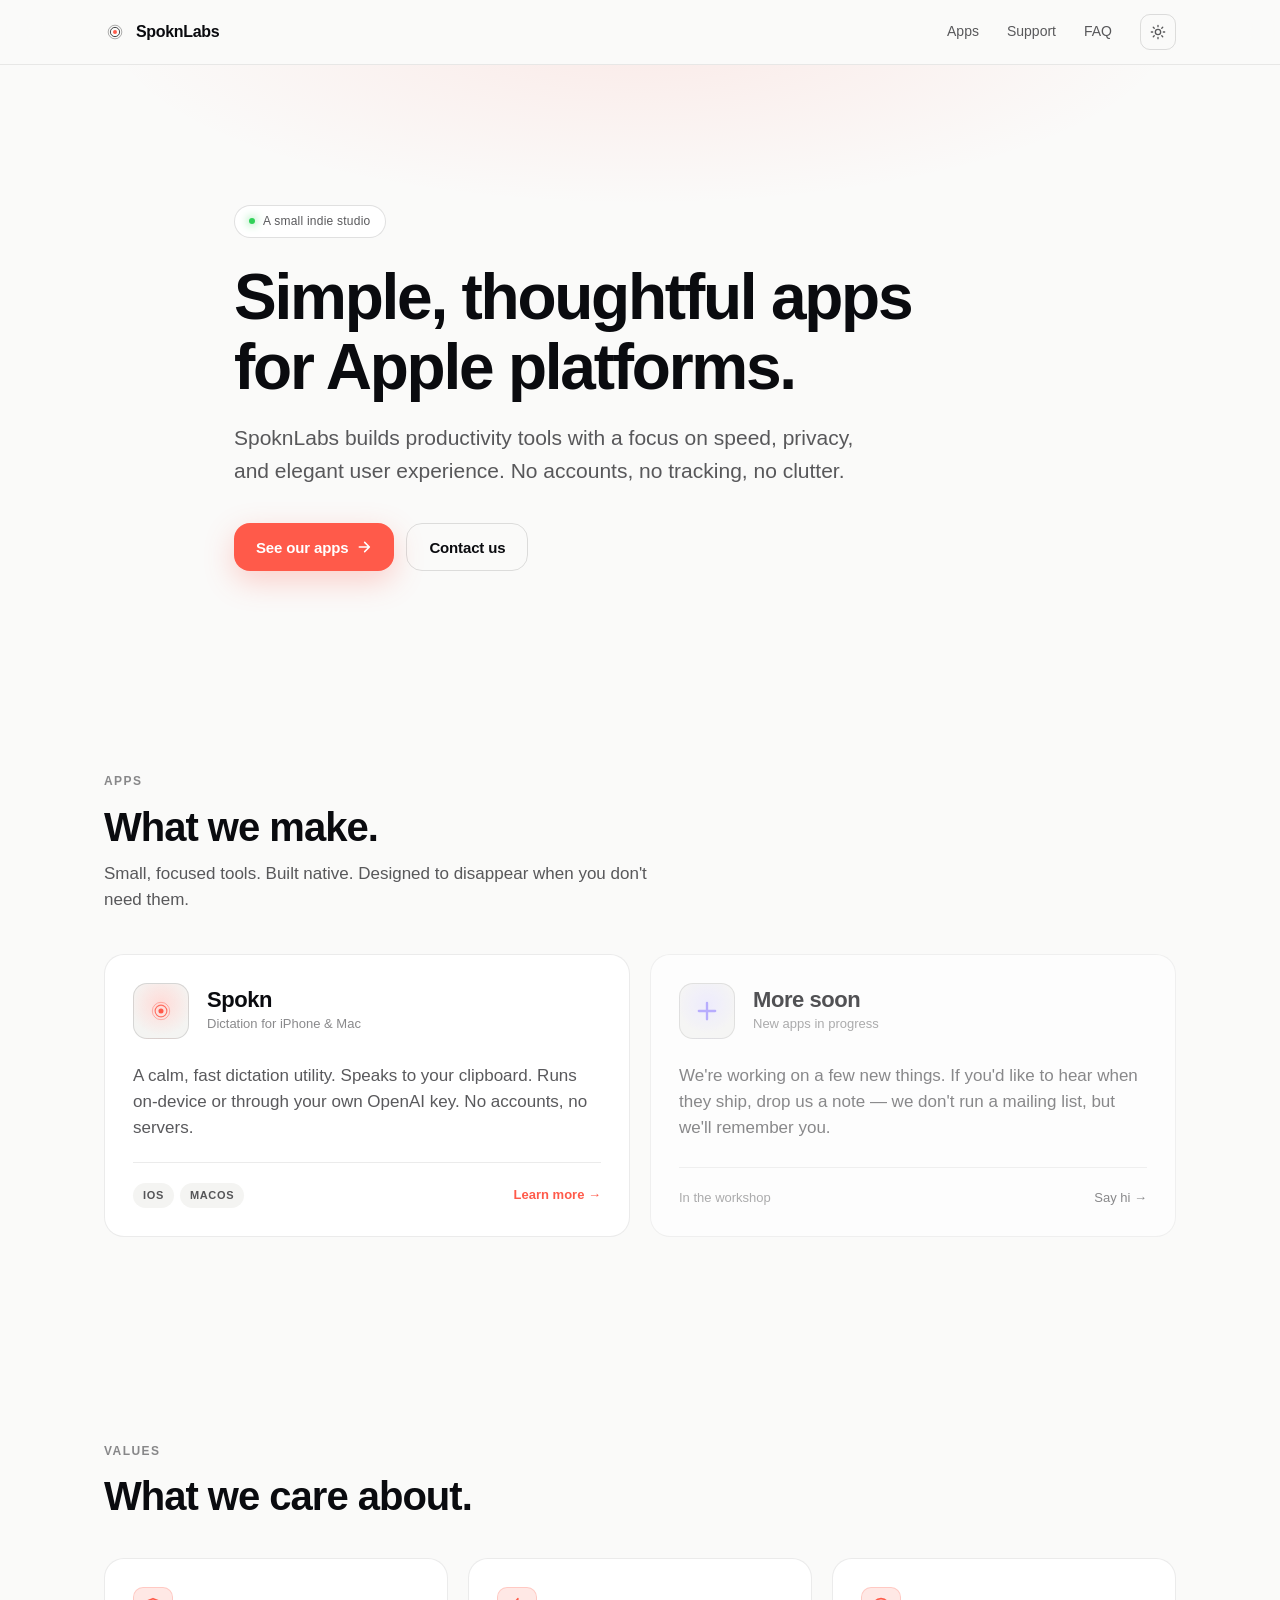
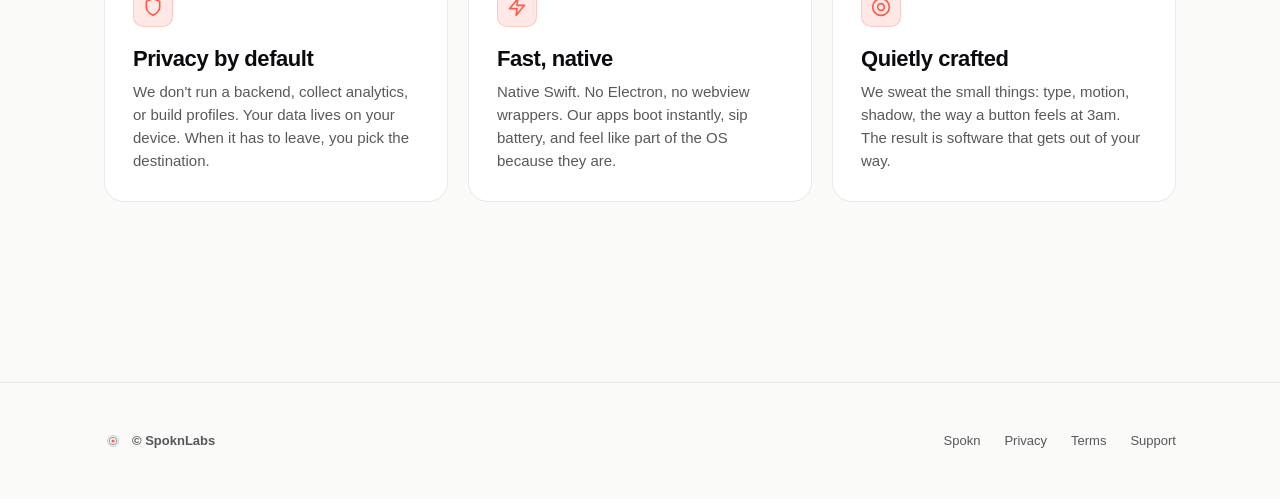
==== index.html @ 41ac464e "Initial SpoknLabs site Static marketing site with Home, Spokn app page, Privacy, Terms, Support, FAQ" ====
<!doctype html>
<html lang="en">
<head>
  <meta charset="utf-8">
  <meta name="viewport" content="width=device-width, initial-scale=1, viewport-fit=cover">
  <title>SpoknLabs — simple, thoughtful apps for Apple platforms</title>
  <meta name="description" content="SpoknLabs builds simple, thoughtful productivity apps for Apple platforms with a focus on speed, privacy, and elegant user experience.">
  <link rel="canonical" href="https://spoknlabs.github.io/">
  <meta name="theme-color" content="#0A0B0F" media="(prefers-color-scheme: dark)">
  <meta name="theme-color" content="#FAFAF9" media="(prefers-color-scheme: light)">

  <meta property="og:type" content="website">
  <meta property="og:site_name" content="SpoknLabs">
  <meta property="og:title" content="SpoknLabs">
  <meta property="og:description" content="Simple, thoughtful apps for Apple platforms.">
  <meta property="og:url" content="https://spoknlabs.github.io/">
  <meta property="og:image" content="https://spoknlabs.github.io/assets/images/og-default.svg">
  <meta name="twitter:card" content="summary_large_image">
  <meta name="twitter:title" content="SpoknLabs">
  <meta name="twitter:description" content="Simple, thoughtful apps for Apple platforms.">
  <meta name="twitter:image" content="https://spoknlabs.github.io/assets/images/og-default.svg">

  <link rel="icon" type="image/svg+xml" href="/assets/images/favicon.svg">
  <link rel="apple-touch-icon" href="/assets/images/favicon.svg">
  <link rel="stylesheet" href="/assets/css/styles.css">
  <script src="/assets/js/main.js" defer></script>
</head>
<body>
  <header class="nav">
    <div class="container nav-inner">
      <a href="/" class="nav-brand" aria-label="SpoknLabs home">
        <svg class="glyph" viewBox="0 0 100 100" fill="none" aria-hidden="true">
          <circle cx="50" cy="50" r="31" stroke="currentColor" stroke-width="3" opacity="0.5"/>
          <circle cx="50" cy="50" r="21" stroke="currentColor" stroke-width="4" opacity="0.85"/>
          <circle cx="50" cy="50" r="9" fill="#FF5A4A"/>
        </svg>
        <span>SpoknLabs</span>
      </a>
      <nav class="nav-links" aria-label="Primary">
        <a href="/#apps">Apps</a>
        <a href="/support/">Support</a>
        <a href="/faq/">FAQ</a>
        <button class="theme-toggle" type="button" aria-label="Toggle theme">
          <svg class="icon-dark" viewBox="0 0 24 24" fill="none" stroke="currentColor" stroke-width="2" stroke-linecap="round" stroke-linejoin="round" aria-hidden="true"><path d="M21 12.79A9 9 0 1 1 11.21 3 7 7 0 0 0 21 12.79z"/></svg>
          <svg class="icon-light" viewBox="0 0 24 24" fill="none" stroke="currentColor" stroke-width="2" stroke-linecap="round" stroke-linejoin="round" aria-hidden="true"><circle cx="12" cy="12" r="4"/><path d="M12 2v2M12 20v2M4.93 4.93l1.41 1.41M17.66 17.66l1.41 1.41M2 12h2M20 12h2M4.93 19.07l1.41-1.41M17.66 6.34l1.41-1.41"/></svg>
        </button>
      </nav>
    </div>
  </header>

  <main>
    <section class="hero">
      <div class="hero-glow" aria-hidden="true"></div>
      <div class="container hero-inner">
        <span class="pill"><span class="pill-dot"></span> A small indie studio</span>
        <h1 style="margin-top: 24px;">Simple, thoughtful apps for&nbsp;Apple&nbsp;platforms.</h1>
        <p class="lede">SpoknLabs builds productivity tools with a focus on speed, privacy, and elegant user experience. No accounts, no tracking, no clutter.</p>
        <div class="hero-actions">
          <a href="#apps" class="btn btn-primary">See our apps
            <svg width="16" height="16" viewBox="0 0 24 24" fill="none" stroke="currentColor" stroke-width="2.4" stroke-linecap="round" stroke-linejoin="round" aria-hidden="true"><path d="M5 12h14M13 5l7 7-7 7"/></svg>
          </a>
          <a href="/support/" class="btn btn-secondary">Contact us</a>
        </div>
      </div>
    </section>

    <section id="apps">
      <div class="container">
        <div class="section-head">
          <span class="eyebrow">Apps</span>
          <h2>What we make.</h2>
          <p>Small, focused tools. Built native. Designed to disappear when you don't need them.</p>
        </div>
        <div class="grid grid-2">
          <a href="/apps/spokn/" class="card app-card">
            <div class="app-head">
              <div class="app-icon">
                <svg viewBox="0 0 100 100" fill="none" aria-hidden="true">
                  <circle cx="50" cy="50" r="31" stroke="currentColor" stroke-width="3" opacity="0.5"/>
                  <circle cx="50" cy="50" r="21" stroke="currentColor" stroke-width="4" opacity="0.85"/>
                  <circle cx="50" cy="50" r="9" fill="currentColor"/>
                </svg>
              </div>
              <div>
                <h3>Spokn</h3>
                <div class="app-sub">Dictation for iPhone &amp; Mac</div>
              </div>
            </div>
            <p>A calm, fast dictation utility. Speaks to your clipboard. Runs on-device or through your own OpenAI key. No accounts, no servers.</p>
            <div class="app-meta">
              <div class="platforms"><span>iOS</span><span>macOS</span></div>
              <span class="arrow">Learn more →</span>
            </div>
          </a>

          <div class="card app-card" aria-disabled="true" style="opacity: 0.7;">
            <div class="app-head">
              <div class="app-icon" style="background: radial-gradient(circle at 50% 38%, rgba(155, 140, 255, 0.22), var(--bg-card-2) 72%); color: var(--violet);">
                <svg viewBox="0 0 24 24" fill="none" stroke="currentColor" stroke-width="2" stroke-linecap="round" stroke-linejoin="round" aria-hidden="true"><path d="M12 5v14M5 12h14"/></svg>
              </div>
              <div>
                <h3>More soon</h3>
                <div class="app-sub">New apps in progress</div>
              </div>
            </div>
            <p>We're working on a few new things. If you'd like to hear when they ship, drop us a note — we don't run a mailing list, but we'll remember you.</p>
            <div class="app-meta">
              <span>In the workshop</span>
              <a href="/support/" style="color: var(--text-dim);">Say hi →</a>
            </div>
          </div>
        </div>
      </div>
    </section>

    <section>
      <div class="container">
        <div class="section-head">
          <span class="eyebrow">Values</span>
          <h2>What we care about.</h2>
        </div>
        <div class="grid grid-3">
          <div class="card value-card">
            <div class="value-icon">
              <svg viewBox="0 0 24 24" fill="none" stroke="currentColor" stroke-width="2" stroke-linecap="round" stroke-linejoin="round" aria-hidden="true"><path d="M12 22s8-4 8-10V5l-8-3-8 3v7c0 6 8 10 8 10z"/></svg>
            </div>
            <h3>Privacy by default</h3>
            <p>We don't run a backend, collect analytics, or build profiles. Your data lives on your device. When it has to leave, you pick the destination.</p>
          </div>
          <div class="card value-card">
            <div class="value-icon">
              <svg viewBox="0 0 24 24" fill="none" stroke="currentColor" stroke-width="2" stroke-linecap="round" stroke-linejoin="round" aria-hidden="true"><path d="M13 2L3 14h9l-1 8 10-12h-9l1-8z"/></svg>
            </div>
            <h3>Fast, native</h3>
            <p>Native Swift. No Electron, no webview wrappers. Our apps boot instantly, sip battery, and feel like part of the OS because they are.</p>
          </div>
          <div class="card value-card">
            <div class="value-icon">
              <svg viewBox="0 0 24 24" fill="none" stroke="currentColor" stroke-width="2" stroke-linecap="round" stroke-linejoin="round" aria-hidden="true"><circle cx="12" cy="12" r="10"/><circle cx="12" cy="12" r="4"/></svg>
            </div>
            <h3>Quietly crafted</h3>
            <p>We sweat the small things: type, motion, shadow, the way a button feels at 3am. The result is software that gets out of your way.</p>
          </div>
        </div>
      </div>
    </section>
  </main>

  <footer>
    <div class="container footer-inner">
      <div class="footer-brand">
        <svg class="glyph" viewBox="0 0 100 100" fill="none" aria-hidden="true">
          <circle cx="50" cy="50" r="31" stroke="currentColor" stroke-width="3" opacity="0.5"/>
          <circle cx="50" cy="50" r="21" stroke="currentColor" stroke-width="4" opacity="0.85"/>
          <circle cx="50" cy="50" r="9" fill="#FF5A4A"/>
        </svg>
        <span>© SpoknLabs</span>
      </div>
      <nav class="footer-links" aria-label="Footer">
        <a href="/apps/spokn/">Spokn</a>
        <a href="/privacy/">Privacy</a>
        <a href="/terms/">Terms</a>
        <a href="/support/">Support</a>
      </nav>
    </div>
  </footer>
</body>
</html>
---- assets/css/styles.css ----
/* SpoknLabs — design language borrowed from the Spokn iOS and macOS apps.
   Dark-first, signal red accent (#FF5A4A), system fonts, continuous rounded corners. */

/* ---------- Tokens ---------- */
:root {
  --bg: #0A0B0F;
  --bg-elev: #14161C;
  --bg-card: #1A1D25;
  --bg-card-2: #212530;
  --text: #F4F4F6;
  --text-dim: rgba(244, 244, 246, 0.64);
  --text-faint: rgba(244, 244, 246, 0.40);
  --text-ghost: rgba(244, 244, 246, 0.22);
  --hair: rgba(255, 255, 255, 0.06);
  --hair-2: rgba(255, 255, 255, 0.10);

  --signal: #FF5A4A;
  --coral: #FF7A59;
  --amber: #FFB340;
  --red: #FF3B30;
  --ok: #30D158;
  --violet: #9B8CFF;
  --cyan: #5AC8FA;

  --radius-xs: 8px;
  --radius-sm: 10px;
  --radius-md: 12px;
  --radius-lg: 16px;
  --radius-xl: 20px;

  --ease-out: cubic-bezier(0.16, 1, 0.3, 1);
  --ease-in-out: cubic-bezier(0.4, 0, 0.2, 1);
  --ease-spring: cubic-bezier(0.4, 1.4, 0.3, 1);

  --shadow-card: 0 8px 28px rgba(0, 0, 0, 0.35);
  --shadow-signal: 0 10px 30px rgba(255, 90, 74, 0.27);
  --shadow-signal-lg: 0 10px 40px rgba(255, 90, 74, 0.33);

  --container: 1120px;
}

@media (prefers-color-scheme: light) {
  :root {
    --bg: #FAFAF9;
    --bg-elev: #FFFFFF;
    --bg-card: #FFFFFF;
    --bg-card-2: #F4F4F2;
    --text: #0A0B0F;
    --text-dim: rgba(10, 11, 15, 0.68);
    --text-faint: rgba(10, 11, 15, 0.48);
    --text-ghost: rgba(10, 11, 15, 0.22);
    --hair: rgba(0, 0, 0, 0.08);
    --hair-2: rgba(0, 0, 0, 0.12);
    --shadow-card: 0 8px 28px rgba(0, 0, 0, 0.06);
  }
}

[data-theme="dark"] {
  color-scheme: dark;
  --bg: #0A0B0F;
  --bg-elev: #14161C;
  --bg-card: #1A1D25;
  --bg-card-2: #212530;
  --text: #F4F4F6;
  --text-dim: rgba(244, 244, 246, 0.64);
  --text-faint: rgba(244, 244, 246, 0.40);
  --text-ghost: rgba(244, 244, 246, 0.22);
  --hair: rgba(255, 255, 255, 0.06);
  --hair-2: rgba(255, 255, 255, 0.10);
  --shadow-card: 0 8px 28px rgba(0, 0, 0, 0.35);
}

[data-theme="light"] {
  color-scheme: light;
  --bg: #FAFAF9;
  --bg-elev: #FFFFFF;
  --bg-card: #FFFFFF;
  --bg-card-2: #F4F4F2;
  --text: #0A0B0F;
  --text-dim: rgba(10, 11, 15, 0.68);
  --text-faint: rgba(10, 11, 15, 0.48);
  --text-ghost: rgba(10, 11, 15, 0.22);
  --hair: rgba(0, 0, 0, 0.08);
  --hair-2: rgba(0, 0, 0, 0.12);
  --shadow-card: 0 8px 28px rgba(0, 0, 0, 0.06);
}

/* ---------- Reset ---------- */
*, *::before, *::after { box-sizing: border-box; }
* { margin: 0; }

html {
  scroll-behavior: smooth;
  -webkit-text-size-adjust: 100%;
}

@media (prefers-reduced-motion: reduce) {
  html { scroll-behavior: auto; }
  *, *::before, *::after {
    animation-duration: 0.01ms !important;
    animation-iteration-count: 1 !important;
    transition-duration: 0.01ms !important;
  }
}

body {
  background: var(--bg);
  color: var(--text);
  font-family: -apple-system, BlinkMacSystemFont, "SF Pro Text", "SF Pro Display",
               "Helvetica Neue", Helvetica, Arial, system-ui, sans-serif;
  font-size: 17px;
  line-height: 1.55;
  -webkit-font-smoothing: antialiased;
  -moz-osx-font-smoothing: grayscale;
  text-rendering: optimizeLegibility;
  min-height: 100vh;
  overflow-x: hidden;
}

img, svg { display: block; max-width: 100%; }
a { color: inherit; text-decoration: none; }

a:focus-visible, button:focus-visible {
  outline: 2px solid var(--signal);
  outline-offset: 2px;
  border-radius: 4px;
}

button { font: inherit; background: none; border: 0; color: inherit; cursor: pointer; }

::selection { background: rgba(255, 90, 74, 0.28); color: var(--text); }

/* ---------- Typography ---------- */
h1, h2, h3, h4 {
  font-weight: 700;
  letter-spacing: -0.025em;
  line-height: 1.1;
  color: var(--text);
}

h1 { font-size: clamp(40px, 7vw, 64px); letter-spacing: -0.035em; }
h2 { font-size: clamp(28px, 4vw, 40px); }
h3 { font-size: 22px; letter-spacing: -0.02em; }
h4 { font-size: 17px; letter-spacing: -0.015em; }

.eyebrow {
  font-size: 12px;
  font-weight: 600;
  letter-spacing: 0.12em;
  text-transform: uppercase;
  color: var(--text-faint);
}

p { color: var(--text-dim); }

.wordmark {
  font-weight: 700;
  letter-spacing: -0.03em;
}
.wordmark .wordmark-dot {
  color: var(--signal);
}

/* ---------- Layout ---------- */
.container {
  width: 100%;
  max-width: var(--container);
  margin-inline: auto;
  padding-inline: 24px;
}

section { padding-block: clamp(56px, 9vw, 100px); }

/* ---------- Nav ---------- */
.nav {
  position: sticky;
  top: 0;
  z-index: 10;
  background: color-mix(in srgb, var(--bg) 78%, transparent);
  backdrop-filter: saturate(180%) blur(20px);
  -webkit-backdrop-filter: saturate(180%) blur(20px);
  border-bottom: 1px solid var(--hair);
}

.nav-inner {
  display: flex;
  align-items: center;
  justify-content: space-between;
  height: 64px;
}

.nav-brand {
  display: inline-flex;
  align-items: center;
  gap: 10px;
  font-weight: 700;
  letter-spacing: -0.02em;
  font-size: 16px;
  color: var(--text);
}

.nav-brand .glyph {
  width: 22px;
  height: 22px;
}

.nav-links {
  display: flex;
  align-items: center;
  gap: 28px;
}

.nav-links a {
  color: var(--text-dim);
  font-size: 14px;
  font-weight: 500;
  transition: color 180ms var(--ease-in-out);
}

.nav-links a:hover, .nav-links a[aria-current="page"] {
  color: var(--text);
}

.theme-toggle {
  width: 36px;
  height: 36px;
  display: inline-grid;
  place-items: center;
  border-radius: 10px;
  border: 1px solid var(--hair-2);
  color: var(--text-dim);
  transition: color 180ms var(--ease-in-out), background 180ms var(--ease-in-out);
}

.theme-toggle:hover { color: var(--text); background: var(--bg-card); }

.theme-toggle svg { width: 16px; height: 16px; }
[data-theme="dark"] .icon-light, :root:not([data-theme="light"]) .icon-light { display: none; }
[data-theme="light"] .icon-dark { display: none; }
@media (prefers-color-scheme: light) {
  :root:not([data-theme]) .icon-dark { display: none; }
  :root:not([data-theme]) .icon-light { display: inline-block; }
}

@media (max-width: 640px) {
  .nav-links { gap: 14px; }
  .nav-links a:not(.nav-cta) { display: none; }
}

/* ---------- Hero ---------- */
.hero {
  position: relative;
  padding-block: clamp(72px, 14vw, 140px) clamp(48px, 8vw, 96px);
  overflow: hidden;
}

.hero-glow {
  position: absolute;
  inset: -20% -20% auto -20%;
  height: 90%;
  background: radial-gradient(
    ellipse 50% 55% at 50% 15%,
    rgba(255, 90, 74, 0.20),
    rgba(255, 90, 74, 0) 60%
  );
  pointer-events: none;
  z-index: 0;
}

@media (prefers-color-scheme: light) {
  .hero-glow {
    background: radial-gradient(
      ellipse 50% 55% at 50% 15%,
      rgba(255, 90, 74, 0.10),
      rgba(255, 90, 74, 0) 60%
    );
  }
}

[data-theme="light"] .hero-glow {
  background: radial-gradient(
    ellipse 50% 55% at 50% 15%,
    rgba(255, 90, 74, 0.10),
    rgba(255, 90, 74, 0) 60%
  );
}

.hero-inner { position: relative; z-index: 1; max-width: 860px; }

.hero .lede {
  font-size: clamp(18px, 2vw, 21px);
  color: var(--text-dim);
  margin-top: 20px;
  max-width: 640px;
  line-height: 1.55;
}

.hero-actions {
  display: flex;
  flex-wrap: wrap;
  gap: 12px;
  margin-top: 36px;
}

/* ---------- Buttons ---------- */
.btn {
  display: inline-flex;
  align-items: center;
  gap: 8px;
  height: 48px;
  padding: 0 22px;
  border-radius: var(--radius-lg);
  font-size: 15px;
  font-weight: 600;
  letter-spacing: -0.01em;
  transition: transform 180ms var(--ease-out),
              box-shadow 220ms var(--ease-out),
              background 180ms var(--ease-in-out),
              border-color 180ms var(--ease-in-out);
  white-space: nowrap;
  cursor: pointer;
}

.btn-primary {
  background: var(--signal);
  color: #fff;
  box-shadow: var(--shadow-signal);
}
.btn-primary:hover { transform: translateY(-1px); box-shadow: var(--shadow-signal-lg); }
.btn-primary:active { transform: translateY(0); }

.btn-secondary {
  background: transparent;
  color: var(--text);
  border: 1px solid var(--hair-2);
}
.btn-secondary:hover { background: var(--bg-card); border-color: var(--hair-2); }

.btn-ghost { color: var(--text-dim); padding: 0 12px; }
.btn-ghost:hover { color: var(--text); }

/* ---------- Cards ---------- */
.card {
  background: var(--bg-card);
  border: 1px solid var(--hair);
  border-radius: var(--radius-xl);
  padding: 28px;
  transition: border-color 180ms var(--ease-in-out), transform 220ms var(--ease-out);
}

.card:hover { border-color: var(--hair-2); }

.grid { display: grid; gap: 20px; }
.grid-2 { grid-template-columns: repeat(auto-fit, minmax(300px, 1fr)); }
.grid-3 { grid-template-columns: repeat(auto-fit, minmax(240px, 1fr)); }

/* ---------- App card ---------- */
.app-card {
  display: flex;
  flex-direction: column;
  gap: 20px;
  text-decoration: none;
  color: inherit;
}

.app-card:hover { transform: translateY(-2px); border-color: var(--hair-2); }

.app-head {
  display: flex;
  gap: 18px;
  align-items: center;
}

.app-icon {
  width: 56px;
  height: 56px;
  border-radius: 14px;
  display: grid;
  place-items: center;
  background: radial-gradient(
    circle at 50% 38%,
    rgba(255, 90, 74, 0.22),
    var(--bg-card-2) 72%
  );
  color: var(--signal);
  border: 1px solid var(--hair-2);
  flex-shrink: 0;
}

.app-icon svg { width: 28px; height: 28px; }

.app-card h3 { margin-bottom: 2px; }
.app-card .app-sub { font-size: 13px; color: var(--text-faint); }
.app-card p { margin-top: 4px; }

.app-meta {
  margin-top: auto;
  padding-top: 20px;
  border-top: 1px solid var(--hair);
  display: flex;
  align-items: center;
  justify-content: space-between;
  color: var(--text-faint);
  font-size: 13px;
}

.app-meta .arrow {
  color: var(--signal);
  font-weight: 600;
  transition: transform 180ms var(--ease-out);
}
.app-card:hover .arrow { transform: translateX(4px); }

.platforms { display: inline-flex; gap: 6px; }
.platforms span {
  padding: 4px 10px;
  background: var(--bg-card-2);
  border-radius: 999px;
  color: var(--text-dim);
  font-size: 11px;
  font-weight: 600;
  letter-spacing: 0.06em;
  text-transform: uppercase;
}

/* ---------- Value cards ---------- */
.value-icon {
  width: 40px;
  height: 40px;
  margin-bottom: 20px;
  color: var(--signal);
  display: grid;
  place-items: center;
  border-radius: 10px;
  background: color-mix(in srgb, var(--signal) 14%, transparent);
  border: 1px solid color-mix(in srgb, var(--signal) 22%, transparent);
}
.value-icon svg { width: 20px; height: 20px; }
.value-card h3 { margin-bottom: 8px; }
.value-card p { font-size: 15px; }

/* ---------- Section head ---------- */
.section-head { margin-bottom: 40px; max-width: 640px; }
.section-head .eyebrow { margin-bottom: 14px; display: inline-block; }
.section-head h2 { margin-bottom: 12px; }
.section-head p { font-size: 17px; max-width: 560px; }

/* ---------- Docs (long-form) ---------- */
.doc {
  max-width: 720px;
  margin: 0 auto;
  padding-block: clamp(40px, 6vw, 72px);
}

.doc > .eyebrow { margin-bottom: 16px; display: inline-block; }
.doc h1 { font-size: clamp(32px, 5vw, 44px); margin-bottom: 10px; }
.doc .updated { color: var(--text-faint); font-size: 14px; margin-bottom: 40px; }

.doc h2 {
  font-size: 24px;
  margin-top: 48px;
  margin-bottom: 12px;
}
.doc h3 { font-size: 18px; margin-top: 32px; margin-bottom: 10px; }

.doc p { margin-bottom: 16px; line-height: 1.65; }

.doc ul {
  color: var(--text-dim);
  padding-left: 22px;
  margin-bottom: 16px;
  line-height: 1.65;
}
.doc ul ul { margin-top: 6px; margin-bottom: 6px; }
.doc li { margin-bottom: 6px; }

.doc a {
  color: var(--signal);
  text-decoration: underline;
  text-underline-offset: 3px;
  text-decoration-thickness: 1px;
  transition: color 180ms var(--ease-in-out);
}
.doc a:hover { color: var(--coral); }

.doc strong { color: var(--text); font-weight: 600; }

.doc-toc {
  background: var(--bg-card);
  border: 1px solid var(--hair);
  border-radius: var(--radius-md);
  padding: 16px 20px;
  margin: 24px 0 32px;
}
.doc-toc .eyebrow { margin-bottom: 8px; display: block; }
.doc-toc ul { padding-left: 18px; margin: 0; }
.doc-toc li { margin-bottom: 4px; }
.doc-toc a { text-decoration: none; color: var(--text-dim); }
.doc-toc a:hover { color: var(--text); }

/* ---------- Contact card ---------- */
.contact-card {
  background: var(--bg-card);
  border: 1px solid var(--hair);
  border-radius: var(--radius-xl);
  padding: 28px;
  display: flex;
  flex-direction: column;
  gap: 8px;
}
.contact-card .email {
  font-size: 20px;
  font-weight: 600;
  letter-spacing: -0.02em;
  color: var(--signal);
}
.contact-card .email:hover { color: var(--coral); }

/* ---------- Feature list ---------- */
.feature-list { list-style: none; padding: 0; margin: 0; display: grid; gap: 14px; }
.feature-list li {
  display: flex;
  gap: 12px;
  align-items: flex-start;
  color: var(--text-dim);
  font-size: 15px;
  line-height: 1.55;
}
.feature-list .check {
  color: var(--signal);
  flex-shrink: 0;
  margin-top: 4px;
  width: 16px;
  height: 16px;
}

/* ---------- Pill ---------- */
.pill {
  display: inline-flex;
  align-items: center;
  gap: 8px;
  padding: 6px 14px;
  background: var(--bg-card);
  border: 1px solid var(--hair-2);
  border-radius: 999px;
  font-size: 12px;
  font-weight: 500;
  color: var(--text-dim);
  letter-spacing: 0.02em;
}
.pill .pill-dot {
  width: 6px;
  height: 6px;
  background: var(--ok);
  border-radius: 50%;
  box-shadow: 0 0 10px var(--ok);
}

/* ---------- FAQ ---------- */
.faq-list { display: grid; gap: 12px; }
.faq-item {
  background: var(--bg-card);
  border: 1px solid var(--hair);
  border-radius: var(--radius-md);
  overflow: hidden;
  transition: border-color 180ms var(--ease-in-out);
}
.faq-item:hover { border-color: var(--hair-2); }
.faq-item[open] { border-color: var(--hair-2); }
.faq-item summary {
  padding: 18px 22px;
  font-weight: 600;
  font-size: 16px;
  cursor: pointer;
  list-style: none;
  display: flex;
  justify-content: space-between;
  align-items: center;
  gap: 16px;
}
.faq-item summary::-webkit-details-marker { display: none; }
.faq-item summary::after {
  content: "+";
  color: var(--signal);
  font-size: 20px;
  font-weight: 400;
  transition: transform 200ms var(--ease-out);
  width: 20px;
  text-align: center;
  line-height: 1;
}
.faq-item[open] summary::after { content: "−"; }
.faq-item .faq-body {
  padding: 0 22px 20px;
  color: var(--text-dim);
  line-height: 1.65;
}

/* ---------- 404 ---------- */
.notfound {
  min-height: 70vh;
  display: grid;
  place-items: center;
  text-align: center;
  padding: 40px 24px;
}
.notfound .code {
  font-family: ui-monospace, SFMono-Regular, "SF Mono", Menlo, monospace;
  color: var(--signal);
  font-size: 14px;
  letter-spacing: 0.12em;
  margin-bottom: 14px;
}
.notfound h1 { margin-bottom: 12px; }
.notfound p { max-width: 440px; margin-inline: auto; }

/* ---------- Footer ---------- */
footer {
  border-top: 1px solid var(--hair);
  padding-block: 48px;
  margin-top: 80px;
}

.footer-inner {
  display: flex;
  flex-wrap: wrap;
  gap: 20px 40px;
  align-items: center;
  justify-content: space-between;
  color: var(--text-faint);
  font-size: 13px;
}

.footer-brand {
  display: inline-flex;
  align-items: center;
  gap: 10px;
  color: var(--text-dim);
  font-weight: 600;
}
.footer-brand .glyph { width: 18px; height: 18px; }

.footer-links {
  display: flex;
  flex-wrap: wrap;
  gap: 24px;
}
.footer-links a { color: var(--text-dim); transition: color 180ms var(--ease-in-out); }
.footer-links a:hover { color: var(--text); }

/* ---------- Liquid dot (signature motion) ---------- */
@keyframes liquid-pulse {
  0%, 100% { transform: scale(1); border-radius: 50%; }
  40% { transform: scale(1.15); border-radius: 36% 64% 58% 42% / 52% 44% 56% 48%; }
  70% { transform: scale(0.95); border-radius: 60% 40% 45% 55% / 48% 58% 42% 52%; }
}

.liquid-dot {
  width: 12px;
  height: 12px;
  background: var(--signal);
  border-radius: 50%;
  animation: liquid-pulse 3.2s var(--ease-in-out) infinite;
  box-shadow: 0 0 20px rgba(255, 90, 74, 0.5);
}

/* ---------- Utility ---------- */
.text-signal { color: var(--signal); }
.mt-24 { margin-top: 24px; }
.mt-40 { margin-top: 40px; }
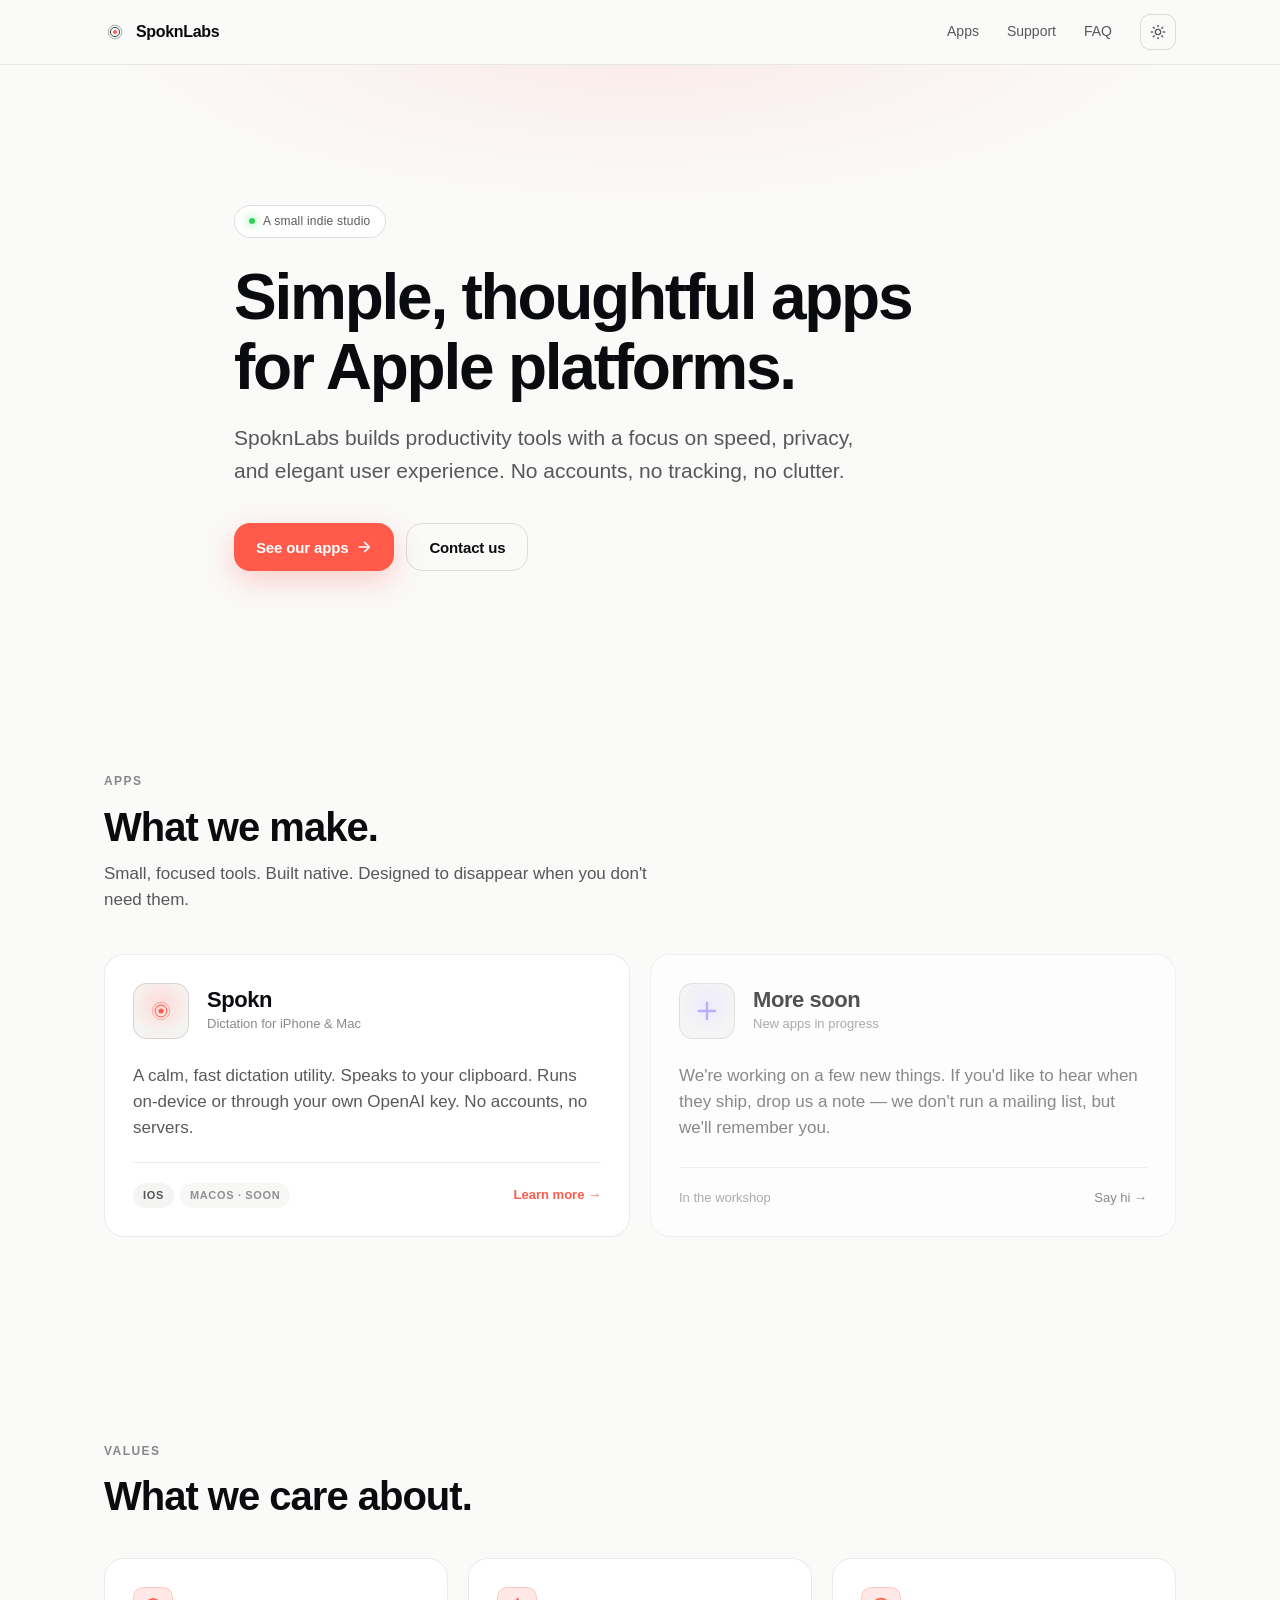
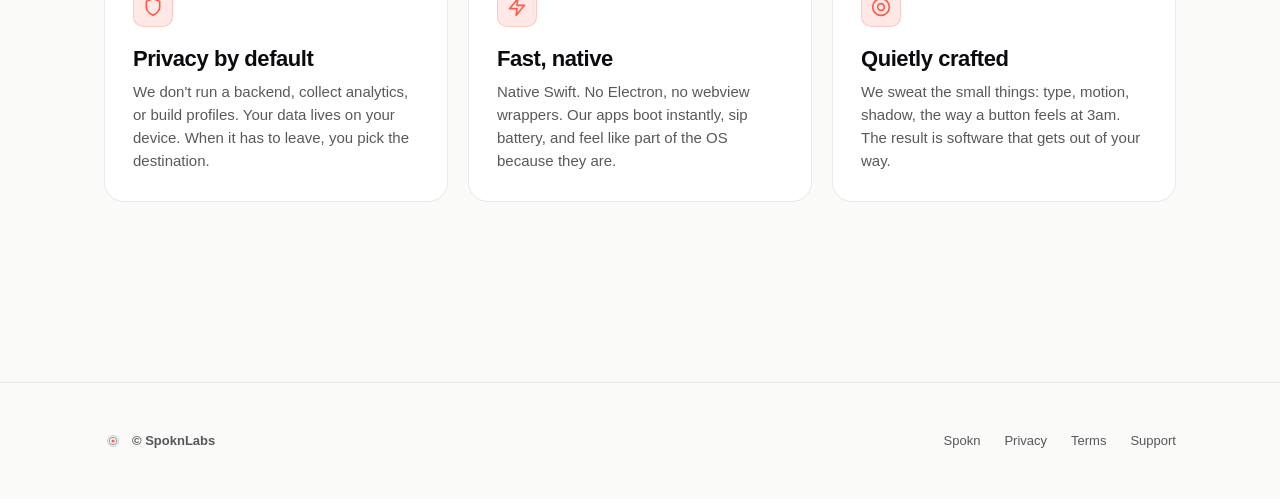
==== commit f3d86687: "Clarify pricing, mark macOS as upcoming, rephrase dictation mechanics - FAQ and Terms now state Spok" ====
--- a/index.html
+++ b/index.html
@@ -88,7 +88,7 @@
             </div>
             <p>A calm, fast dictation utility. Speaks to your clipboard. Runs on-device or through your own OpenAI key. No accounts, no servers.</p>
             <div class="app-meta">
-              <div class="platforms"><span>iOS</span><span>macOS</span></div>
+              <div class="platforms"><span>iOS</span><span style="opacity: 0.65;">macOS · soon</span></div>
               <span class="arrow">Learn more →</span>
             </div>
           </a>
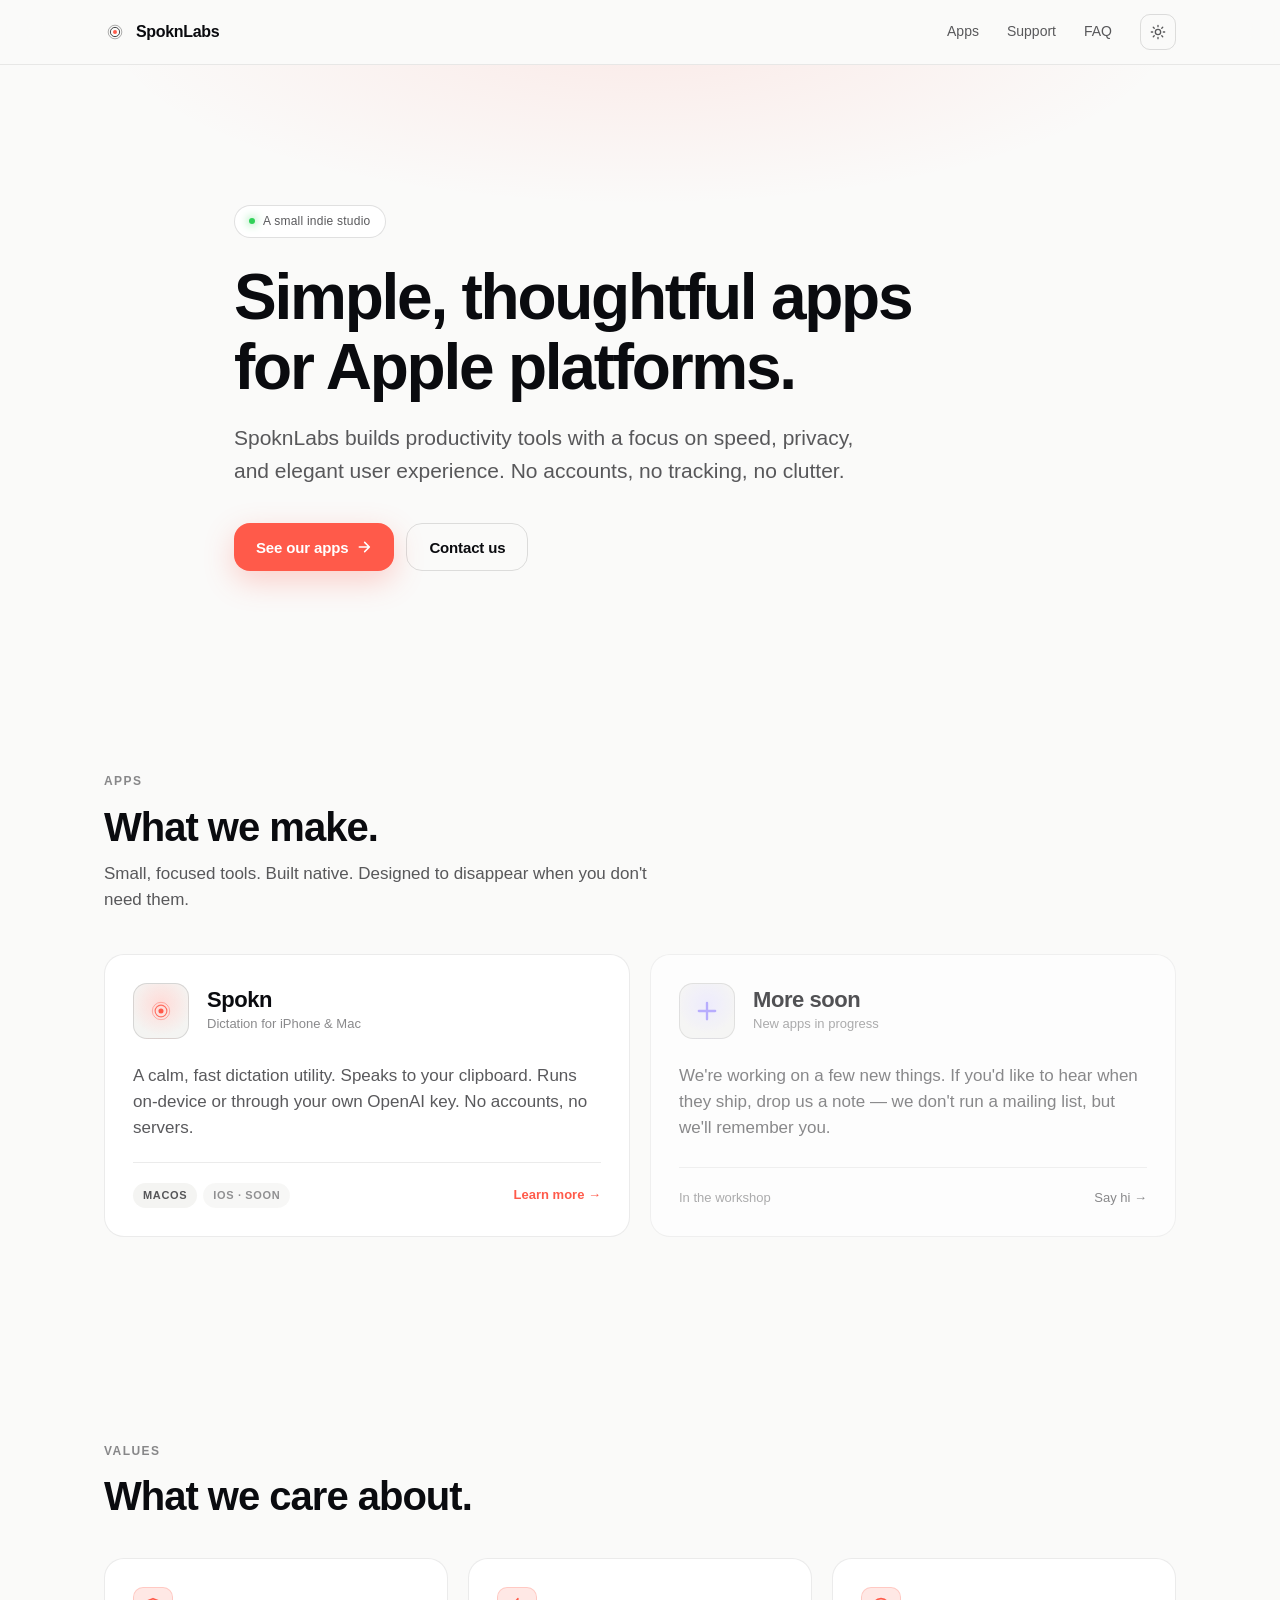
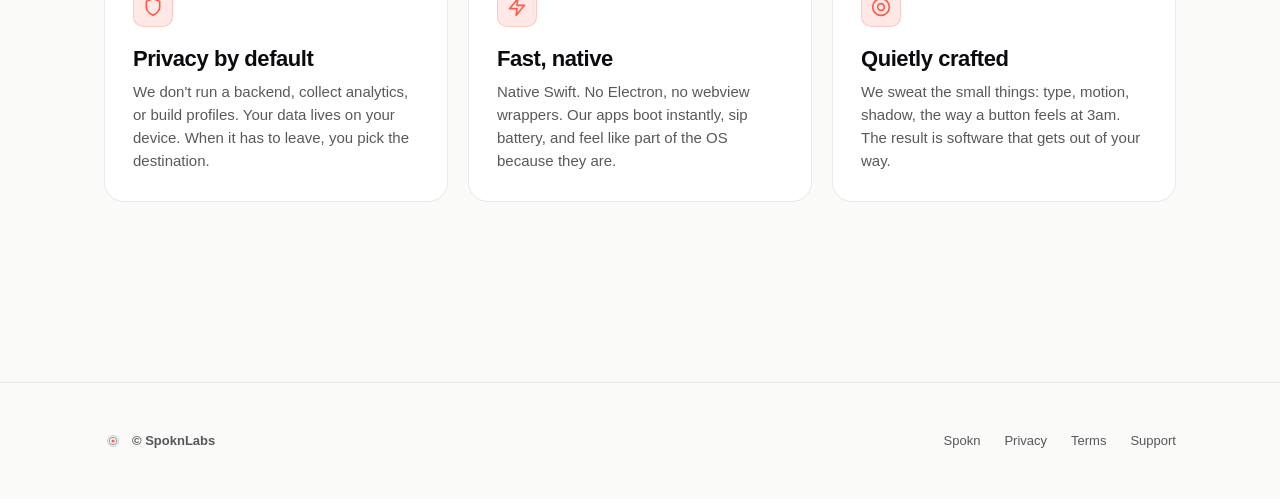
==== commit 8b0c957b: "Add direct macOS download for Spokn" ====
--- a/index.html
+++ b/index.html
@@ -88,7 +88,7 @@
             </div>
             <p>A calm, fast dictation utility. Speaks to your clipboard. Runs on-device or through your own OpenAI key. No accounts, no servers.</p>
             <div class="app-meta">
-              <div class="platforms"><span>iOS</span><span style="opacity: 0.65;">macOS · soon</span></div>
+              <div class="platforms"><span>macOS</span><span style="opacity: 0.65;">iOS · soon</span></div>
               <span class="arrow">Learn more →</span>
             </div>
           </a>
--- a/assets/css/styles.css
+++ b/assets/css/styles.css
@@ -245,6 +245,7 @@
 @media (max-width: 640px) {
   .nav-links { gap: 14px; }
   .nav-links a:not(.nav-cta) { display: none; }
+  .download-card { padding: 24px; }
 }
 
 /* ---------- Hero ---------- */
@@ -423,6 +424,32 @@
   text-transform: uppercase;
 }
 
+/* ---------- Download card ---------- */
+.download-card {
+  padding: 32px;
+  background:
+    radial-gradient(circle at top right, color-mix(in srgb, var(--signal) 16%, transparent), transparent 34%),
+    var(--bg-card);
+}
+
+.download-card-copy {
+  display: grid;
+  gap: 10px;
+}
+
+.download-meta {
+  display: flex;
+  flex-wrap: wrap;
+  gap: 10px;
+  margin-top: 12px;
+}
+
+.download-note {
+  margin-top: 18px;
+  font-size: 14px;
+  color: var(--text-faint);
+}
+
 /* ---------- Value cards ---------- */
 .value-icon {
   width: 40px;
@@ -474,14 +501,14 @@
 .doc ul ul { margin-top: 6px; margin-bottom: 6px; }
 .doc li { margin-bottom: 6px; }
 
-.doc a {
+.doc a:not(.btn) {
   color: var(--signal);
   text-decoration: underline;
   text-underline-offset: 3px;
   text-decoration-thickness: 1px;
   transition: color 180ms var(--ease-in-out);
 }
-.doc a:hover { color: var(--coral); }
+.doc a:not(.btn):hover { color: var(--coral); }
 
 .doc strong { color: var(--text); font-weight: 600; }
 
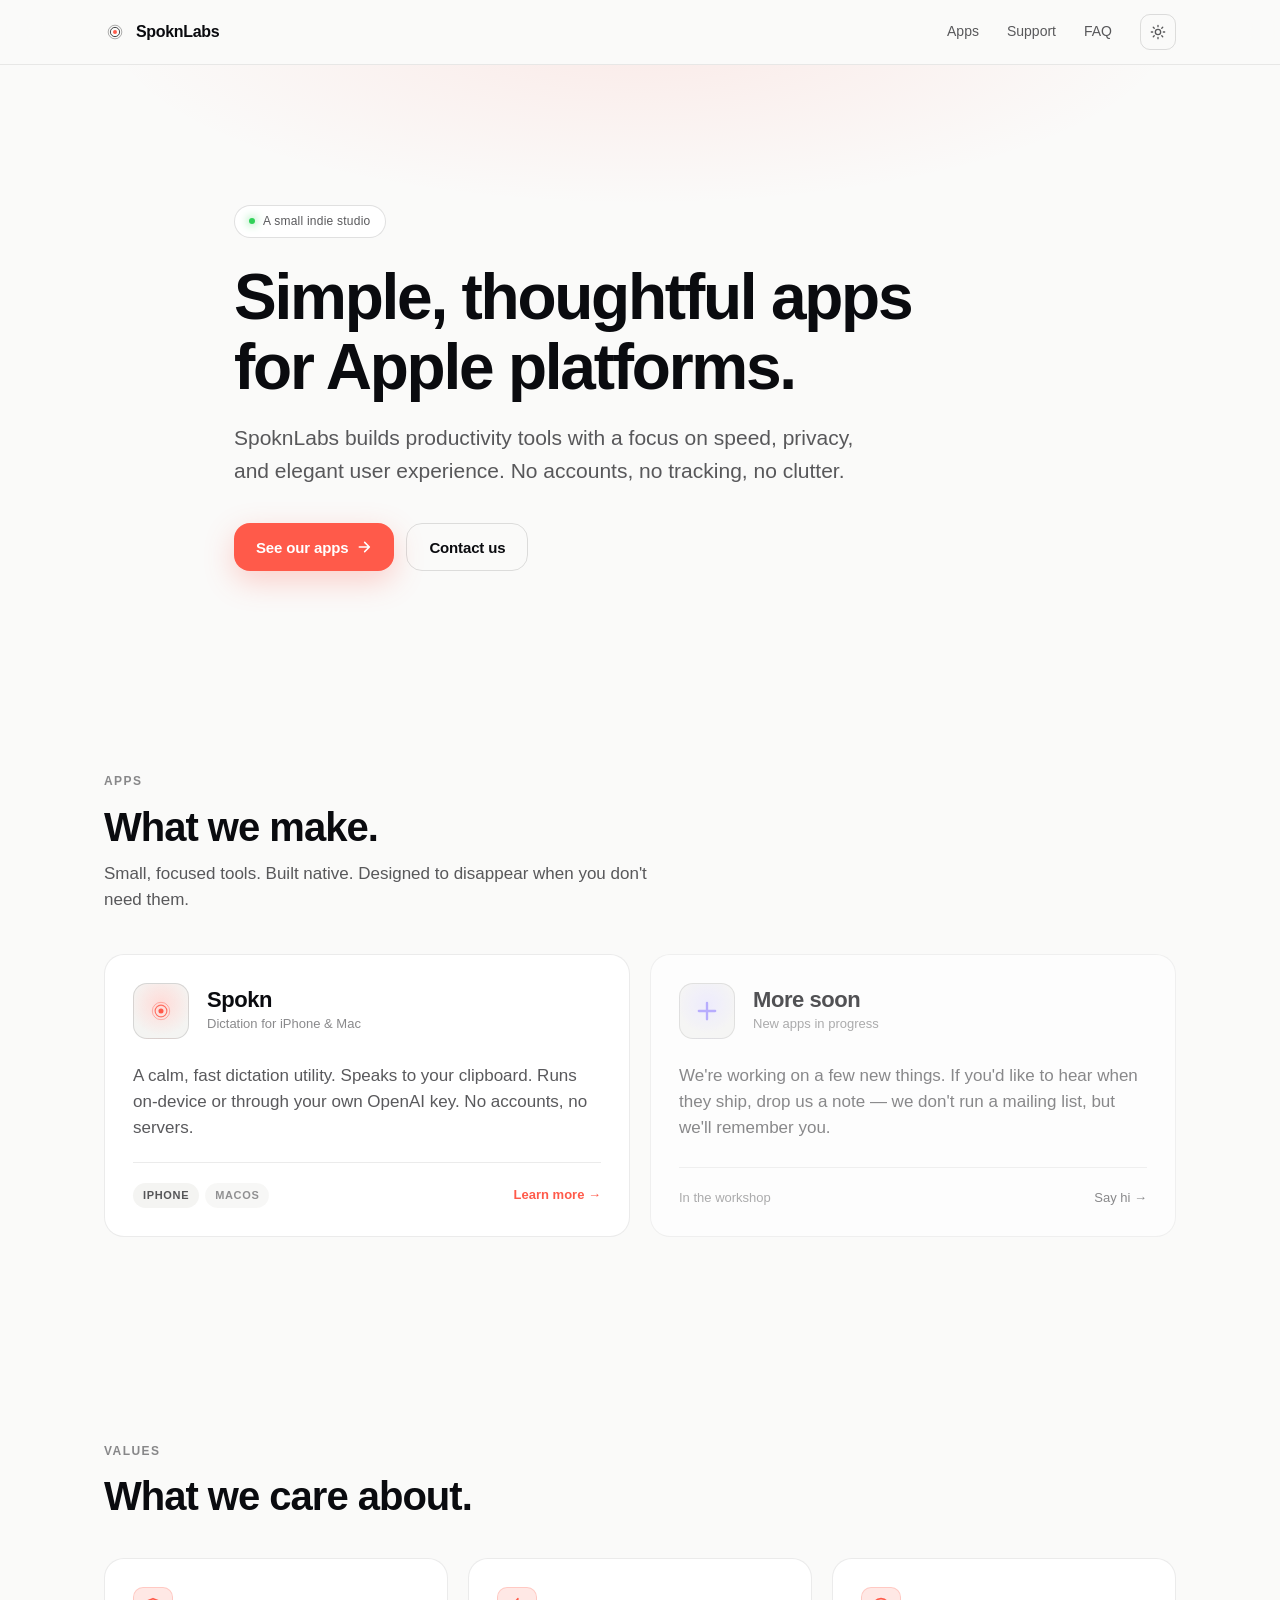
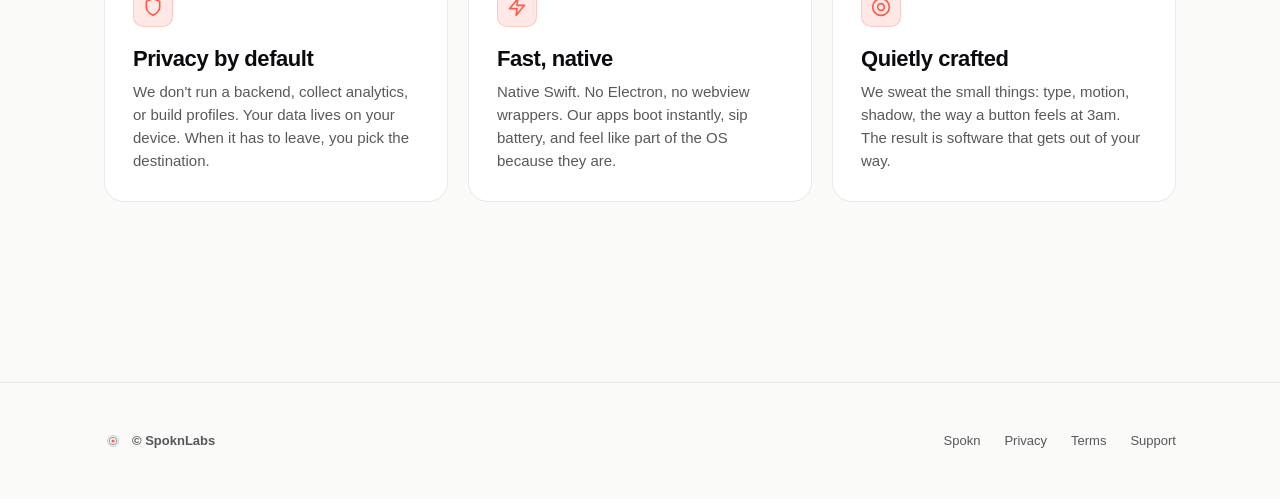
==== commit cefc61ba: "Add iPhone App Store release links for Spokn" ====
--- a/index.html
+++ b/index.html
@@ -88,7 +88,7 @@
             </div>
             <p>A calm, fast dictation utility. Speaks to your clipboard. Runs on-device or through your own OpenAI key. No accounts, no servers.</p>
             <div class="app-meta">
-              <div class="platforms"><span>macOS</span><span style="opacity: 0.65;">iOS · soon</span></div>
+              <div class="platforms"><span>iPhone</span><span style="opacity: 0.65;">macOS</span></div>
               <span class="arrow">Learn more →</span>
             </div>
           </a>
--- a/assets/css/styles.css
+++ b/assets/css/styles.css
@@ -425,7 +425,14 @@
 }
 
 /* ---------- Download card ---------- */
+.download-grid {
+  align-items: stretch;
+}
+
 .download-card {
+  display: flex;
+  flex-direction: column;
+  height: 100%;
   padding: 32px;
   background:
     radial-gradient(circle at top right, color-mix(in srgb, var(--signal) 16%, transparent), transparent 34%),
@@ -435,6 +442,7 @@
 .download-card-copy {
   display: grid;
   gap: 10px;
+  flex: 1;
 }
 
 .download-meta {
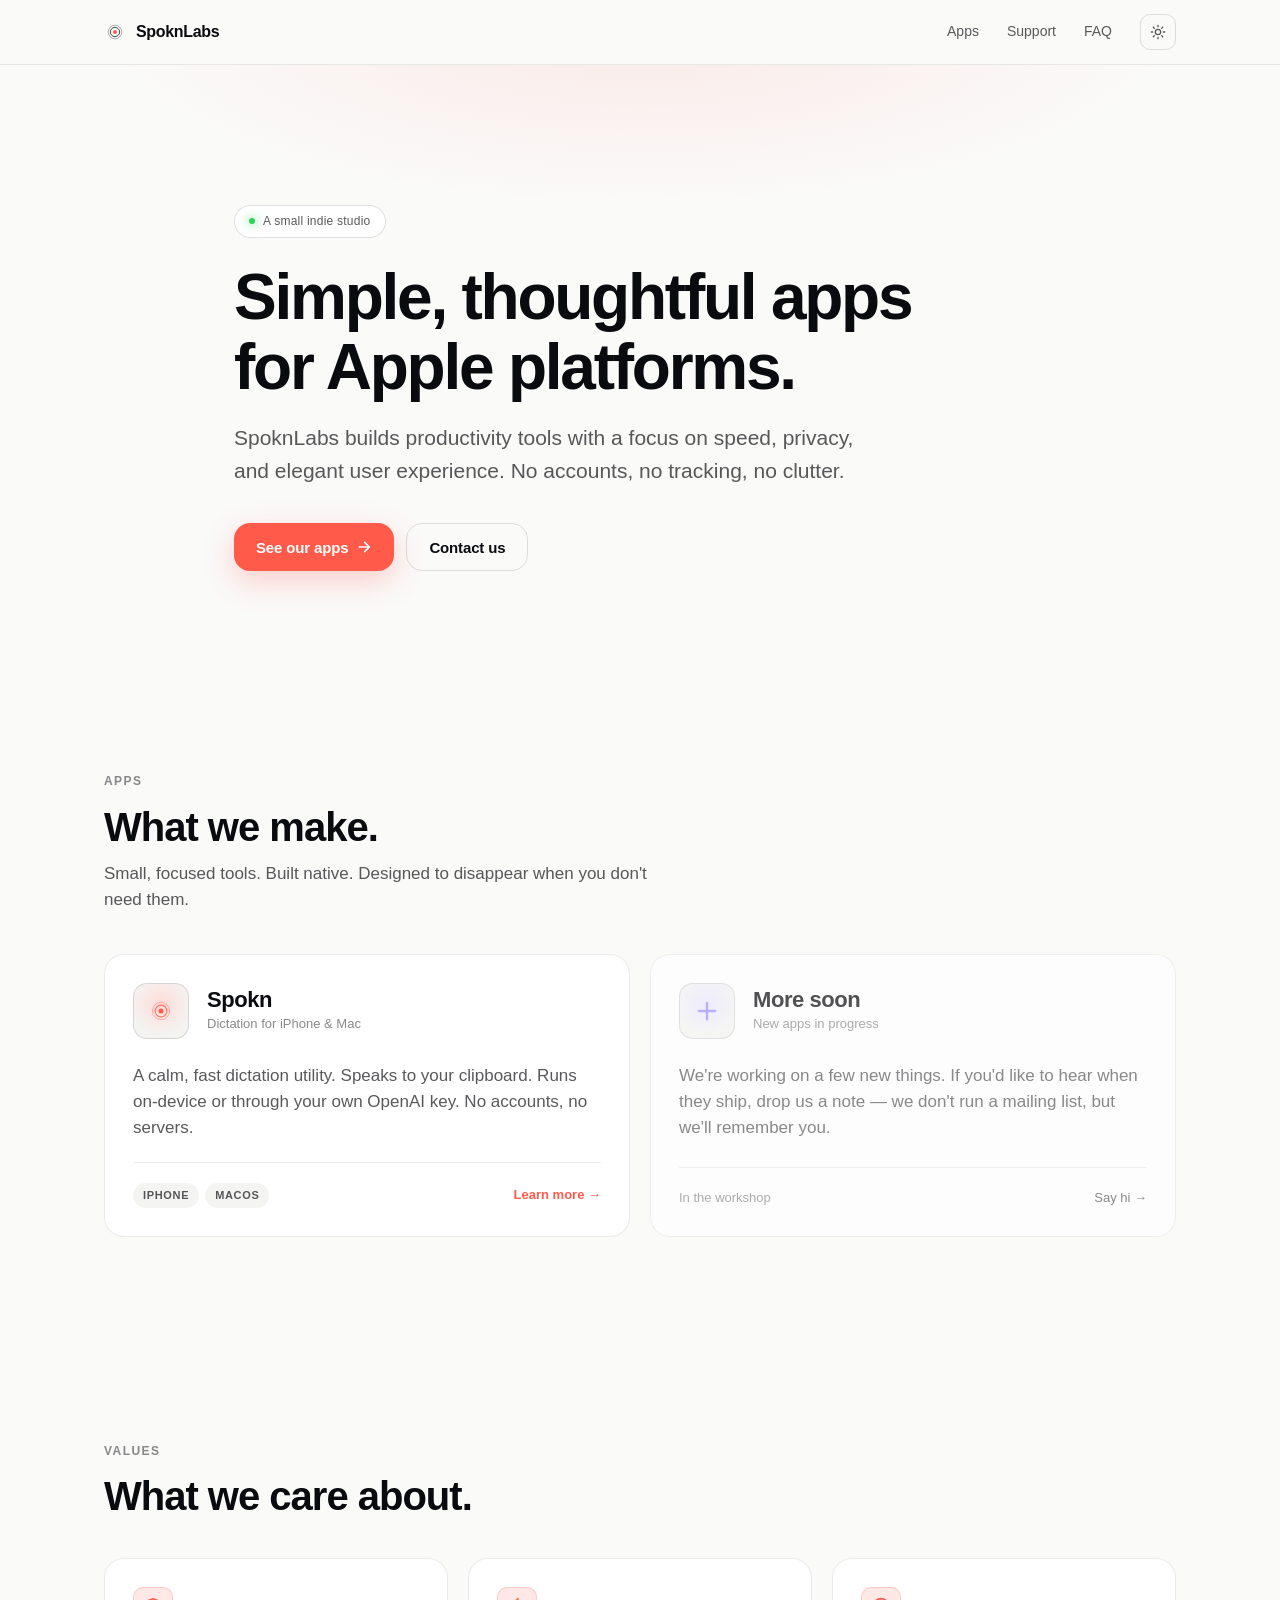
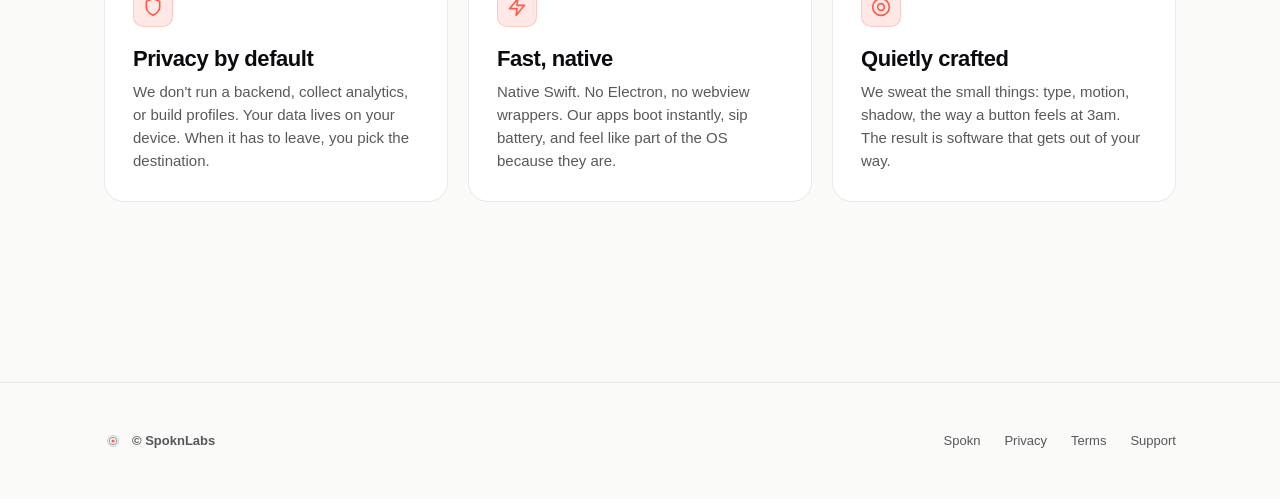
==== commit 1e7022fb: "Simplify Spokn download section" ====
--- a/index.html
+++ b/index.html
@@ -88,7 +88,7 @@
             </div>
             <p>A calm, fast dictation utility. Speaks to your clipboard. Runs on-device or through your own OpenAI key. No accounts, no servers.</p>
             <div class="app-meta">
-              <div class="platforms"><span>iPhone</span><span style="opacity: 0.65;">macOS</span></div>
+              <div class="platforms"><span>iPhone</span><span>macOS</span></div>
               <span class="arrow">Learn more →</span>
             </div>
           </a>
--- a/assets/css/styles.css
+++ b/assets/css/styles.css
@@ -452,6 +452,10 @@
   margin-top: 12px;
 }
 
+.download-actions {
+  margin-top: 24px;
+}
+
 .download-note {
   margin-top: 18px;
   font-size: 14px;
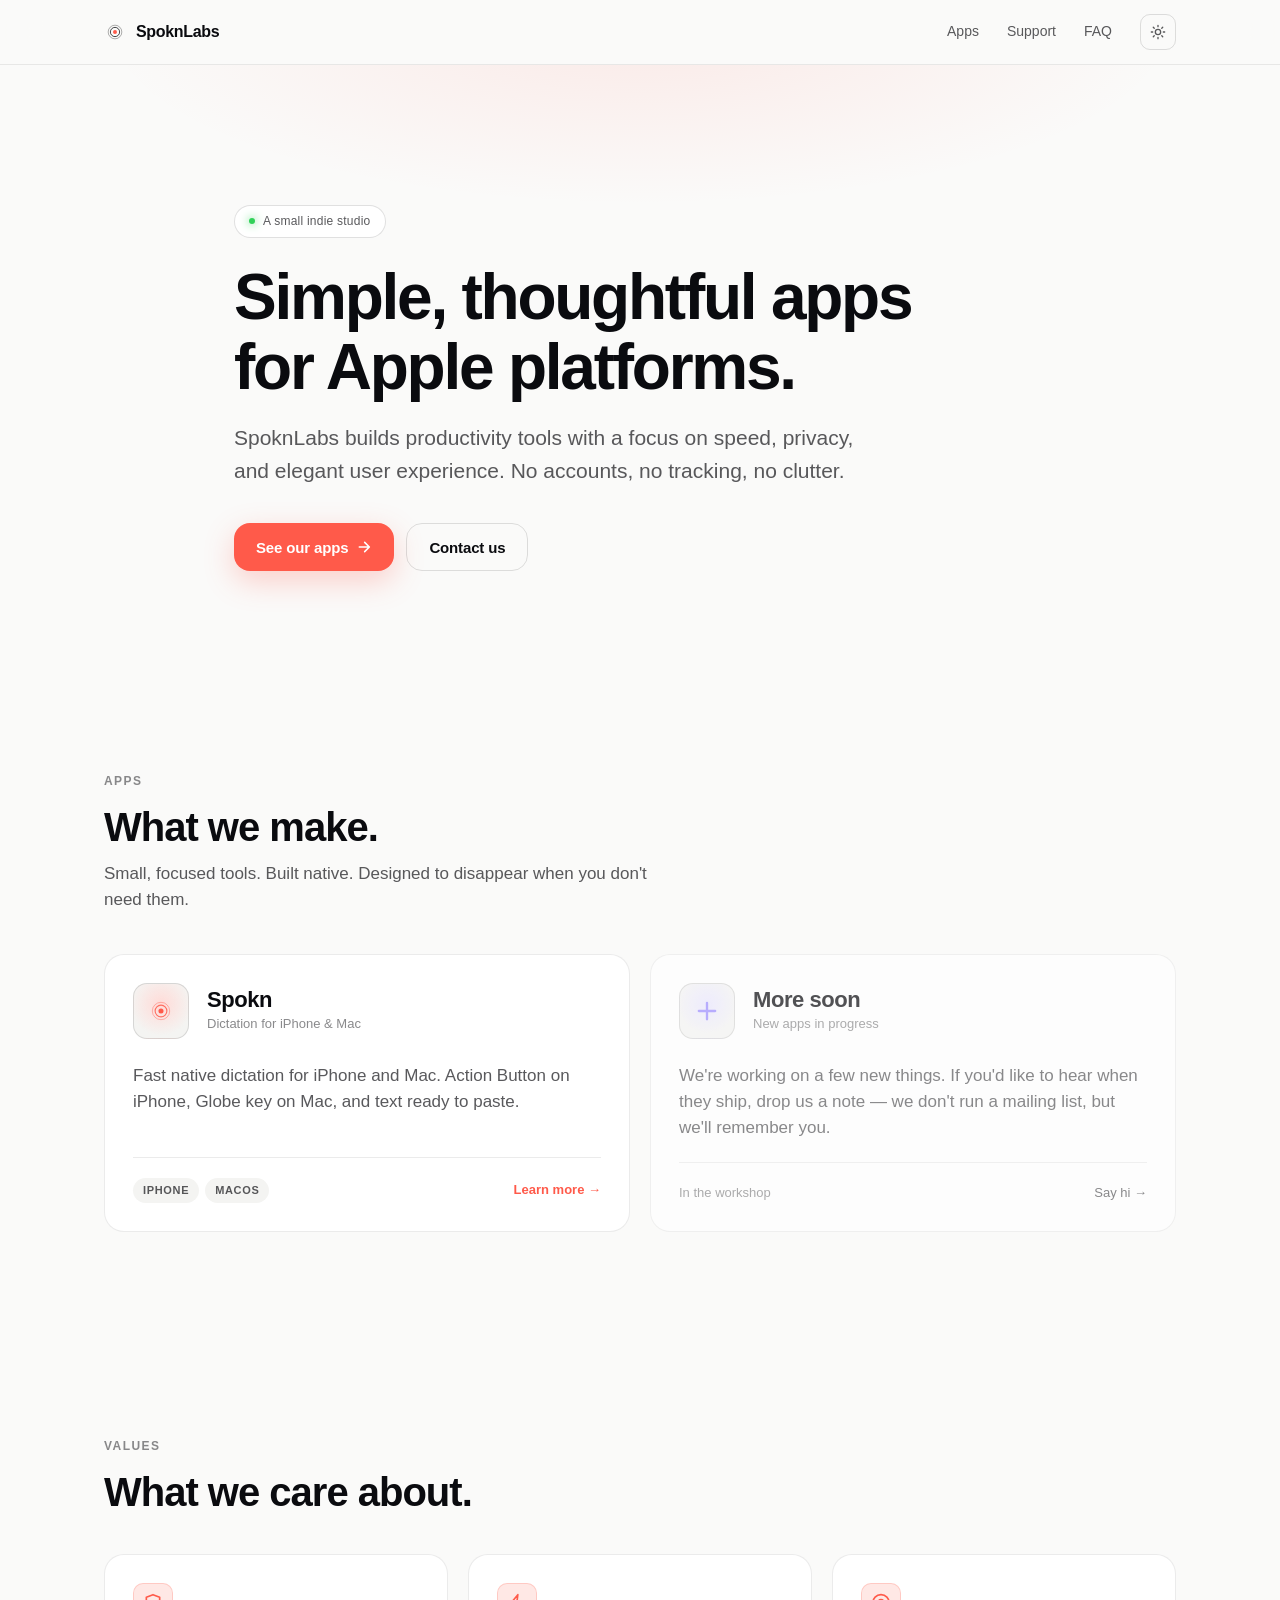
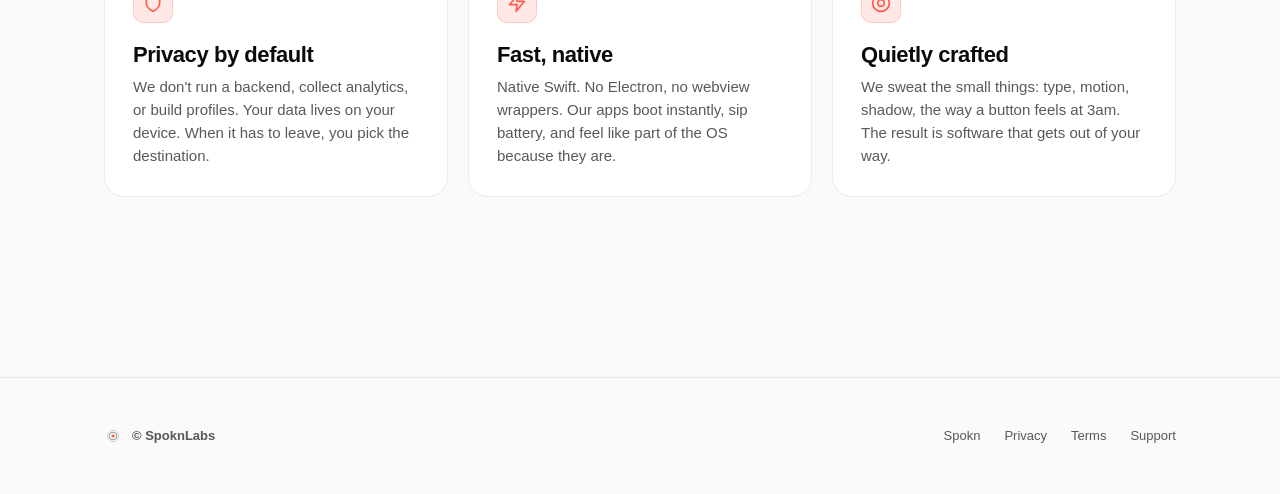
==== commit ba37e717: "Refresh Spokn website copy" ====
--- a/index.html
+++ b/index.html
@@ -86,7 +86,7 @@
                 <div class="app-sub">Dictation for iPhone &amp; Mac</div>
               </div>
             </div>
-            <p>A calm, fast dictation utility. Speaks to your clipboard. Runs on-device or through your own OpenAI key. No accounts, no servers.</p>
+            <p>Fast native dictation for iPhone and Mac. Action Button on iPhone, Globe key on Mac, and text ready to paste.</p>
             <div class="app-meta">
               <div class="platforms"><span>iPhone</span><span>macOS</span></div>
               <span class="arrow">Learn more →</span>
--- a/assets/css/styles.css
+++ b/assets/css/styles.css
@@ -445,21 +445,8 @@
   flex: 1;
 }
 
-.download-meta {
-  display: flex;
-  flex-wrap: wrap;
-  gap: 10px;
-  margin-top: 12px;
-}
-
 .download-actions {
   margin-top: 24px;
-}
-
-.download-note {
-  margin-top: 18px;
-  font-size: 14px;
-  color: var(--text-faint);
 }
 
 /* ---------- Value cards ---------- */
